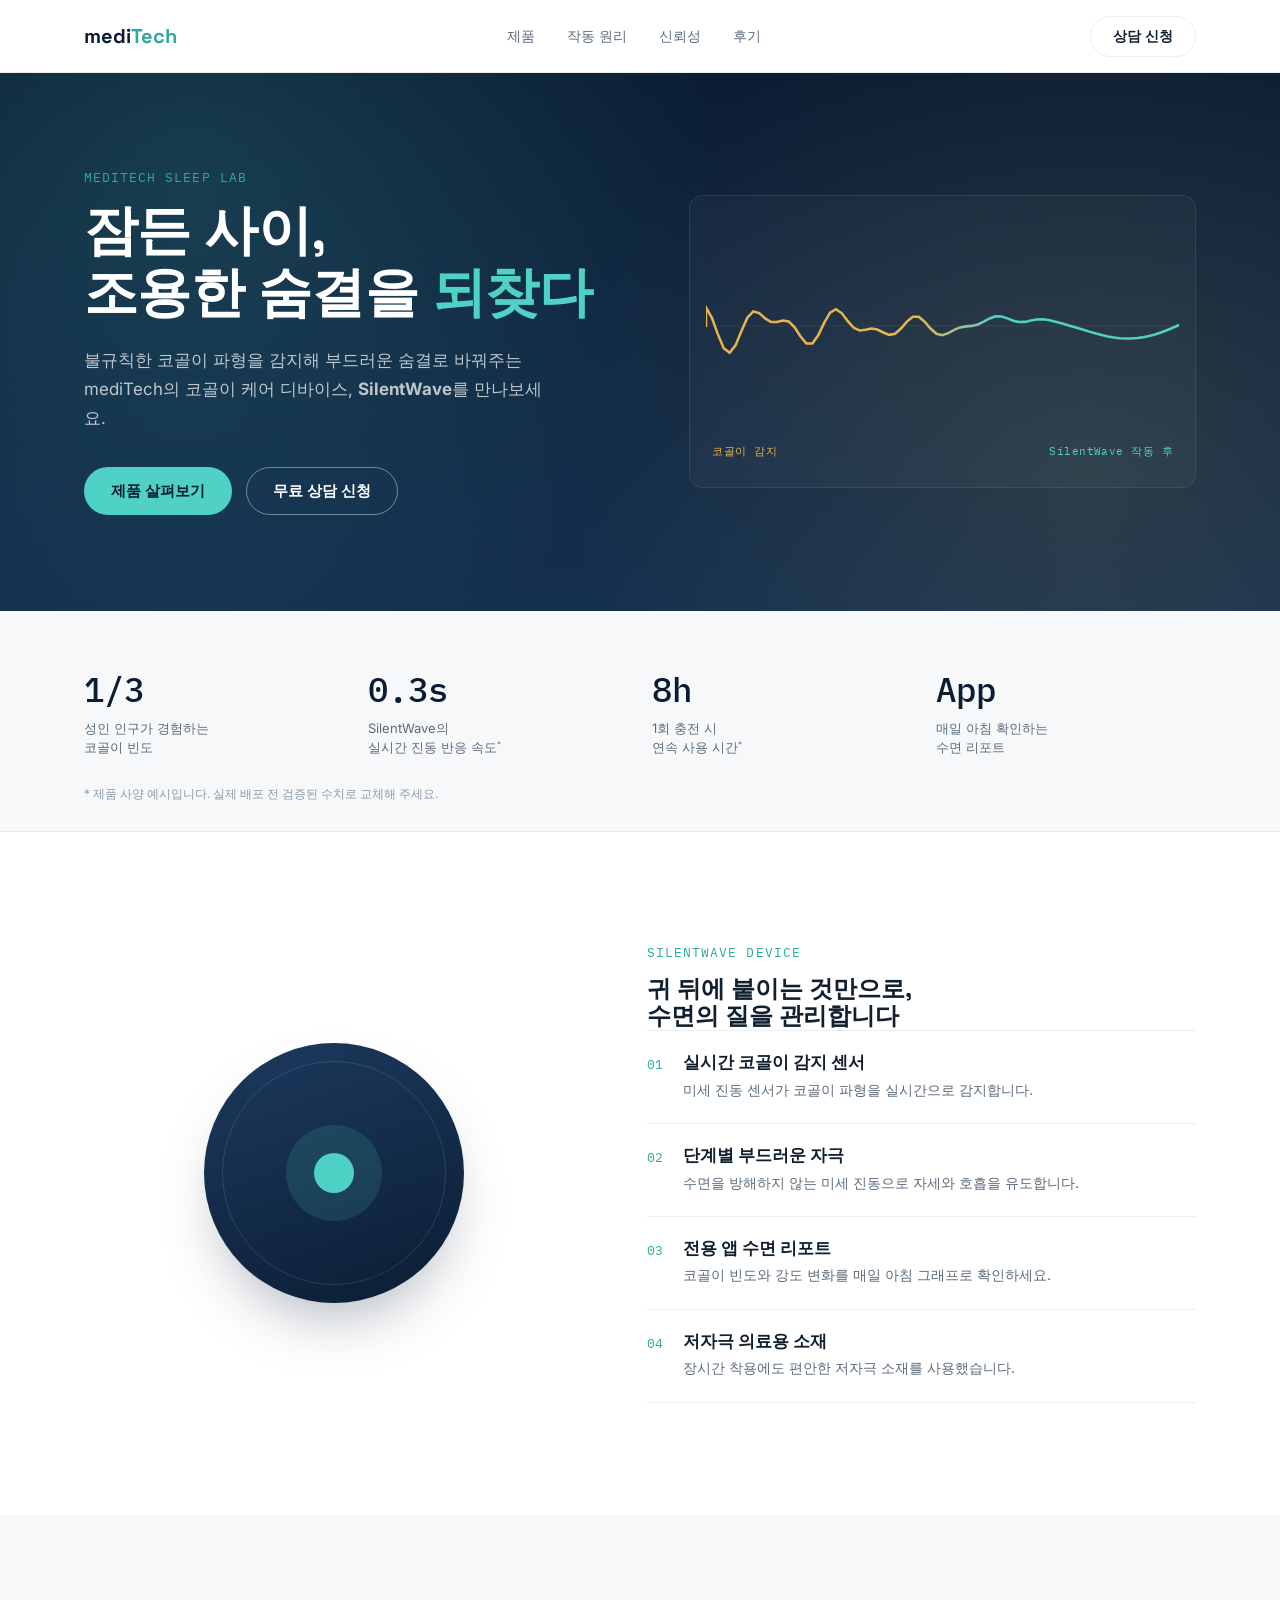
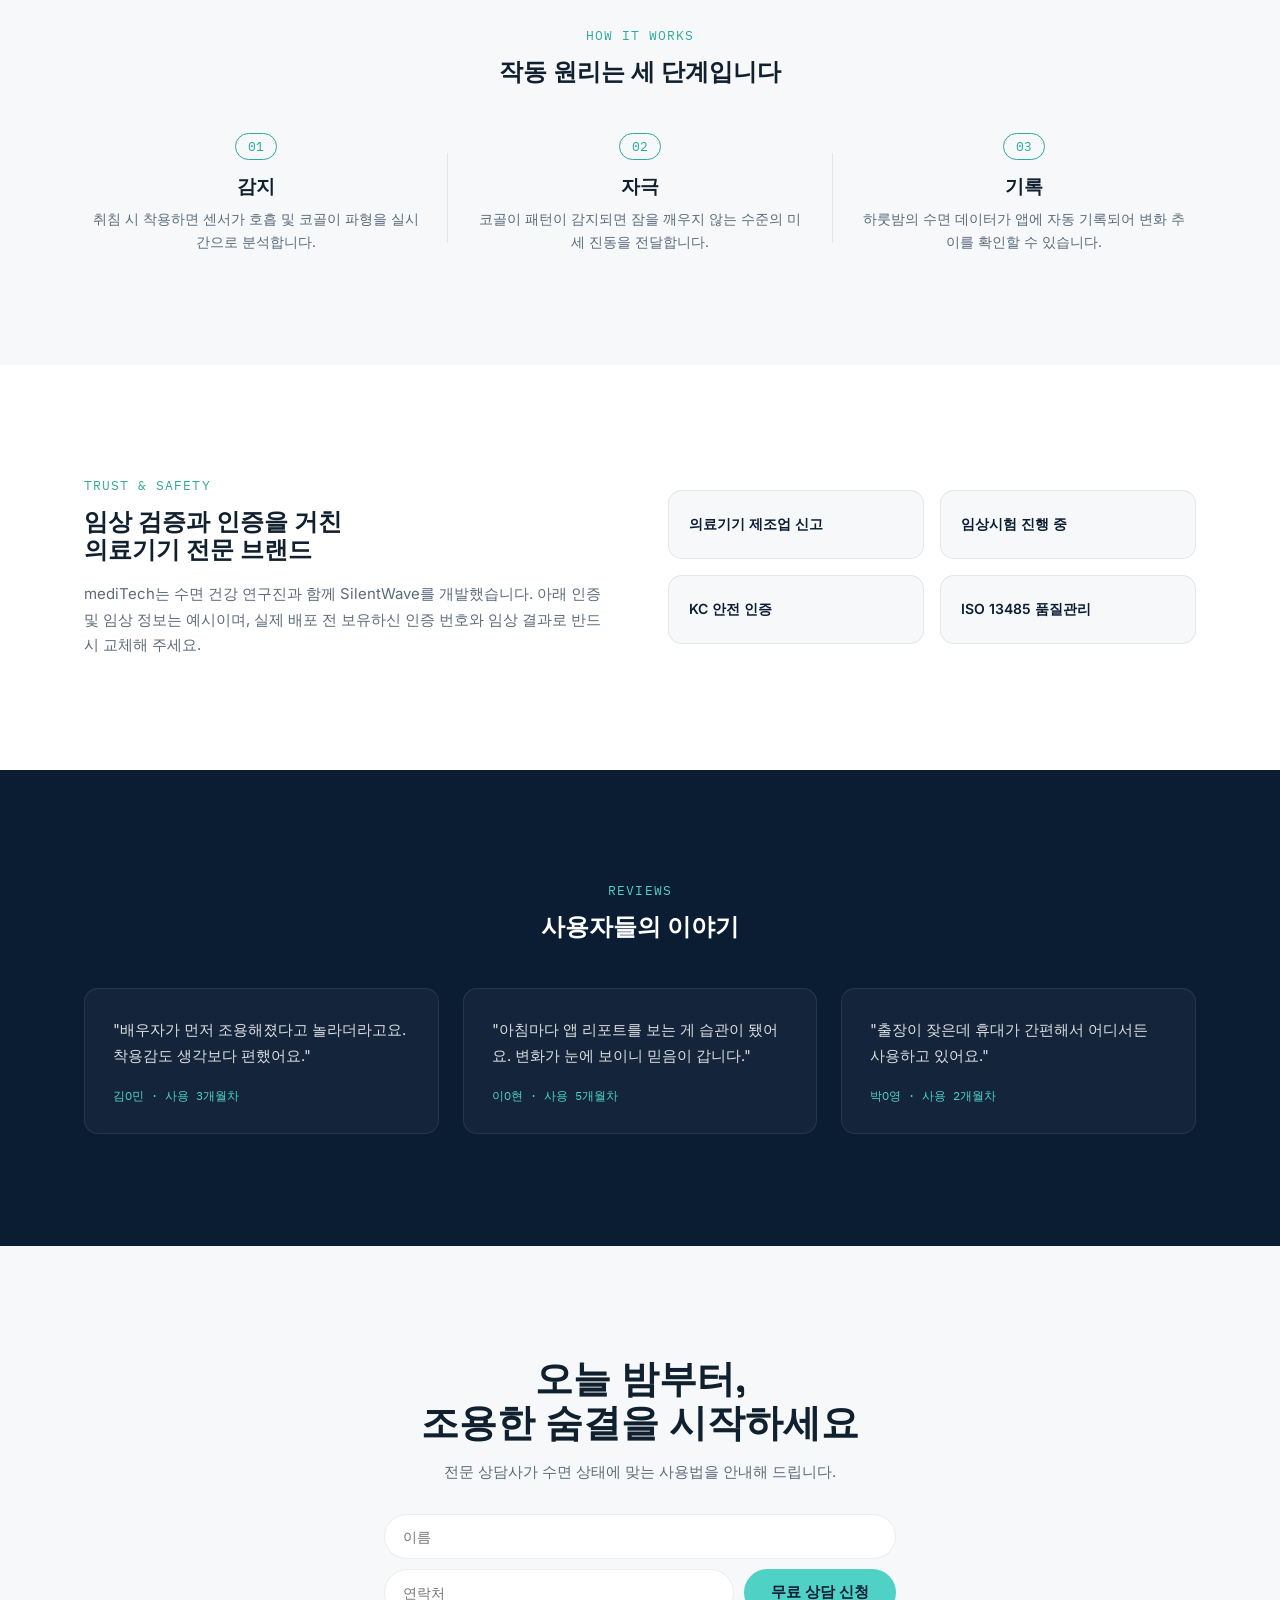
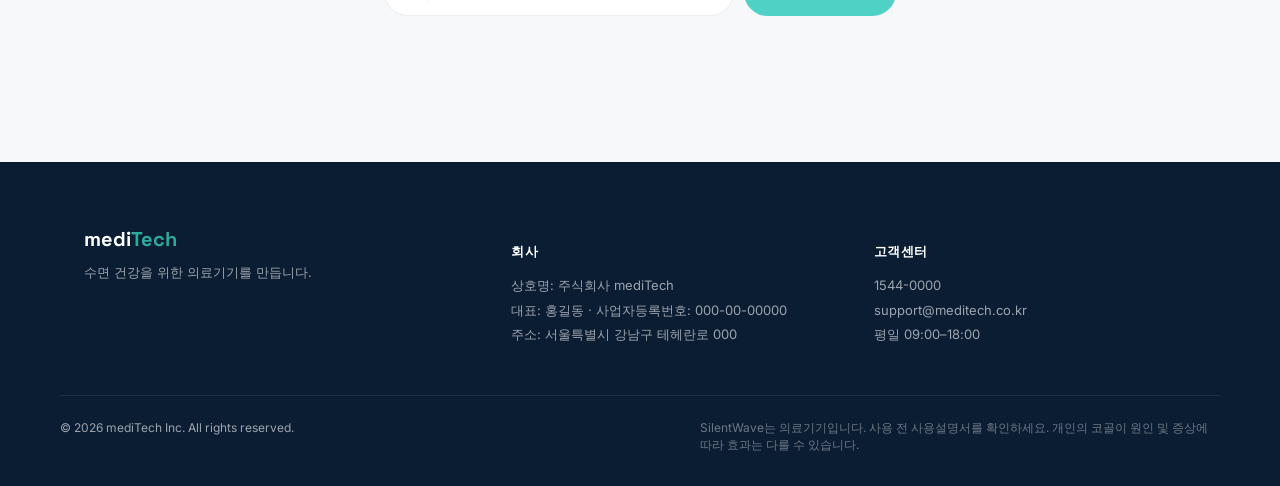
==== index.html @ 49f6d2c8 "mediTech SilentWave landing page" ====
<!DOCTYPE html>
<html lang="ko">
<head>
<meta charset="UTF-8">
<meta name="viewport" content="width=device-width, initial-scale=1.0">
<title>mediTech — SilentWave 코골이 케어 디바이스</title>
<meta name="description" content="mediTech의 임상 기반 코골이 케어 디바이스, SilentWave. 잠든 사이 조용한 숨결을 되찾으세요.">
<link rel="preconnect" href="https://fonts.googleapis.com">
<link rel="preconnect" href="https://fonts.gstatic.com" crossorigin>
<link href="https://fonts.googleapis.com/css2?family=Space+Grotesk:wght@400;500;600;700&family=Inter:wght@400;500;600;700&family=IBM+Plex+Mono:wght@400;500&display=swap" rel="stylesheet">
<link rel="stylesheet" href="style.css">
</head>
<body>

<!-- ============ HEADER ============ -->
<header class="site-header">
  <div class="wrap header-inner">
    <a href="#top" class="logo">medi<span>Tech</span></a>
    <nav class="nav-links">
      <a href="#product">제품</a>
      <a href="#how">작동 원리</a>
      <a href="#trust">신뢰성</a>
      <a href="#reviews">후기</a>
    </nav>
    <a href="#cta" class="btn btn-ghost">상담 신청</a>
  </div>
</header>

<!-- ============ HERO ============ -->
<section class="hero" id="top">
  <div class="hero-bg" aria-hidden="true"></div>
  <div class="wrap hero-inner">
    <div class="hero-copy">
      <p class="eyebrow">mediTech Sleep Lab</p>
      <h1>잠든 사이,<br>조용한 숨결을 <em>되찾다</em></h1>
      <p class="hero-sub">불규칙한 코골이 파형을 감지해 부드러운 숨결로 바꿔주는 mediTech의 코골이 케어 디바이스, <strong>SilentWave</strong>를 만나보세요.</p>
      <div class="hero-actions">
        <a href="#product" class="btn btn-primary">제품 살펴보기</a>
        <a href="#cta" class="btn btn-outline">무료 상담 신청</a>
      </div>
    </div>
    <div class="hero-visual">
      <svg id="wave-svg" viewBox="0 0 560 220" width="100%" height="220" aria-hidden="true">
        <line x1="0" y1="110" x2="560" y2="110" stroke="rgba(255,255,255,0.08)" stroke-width="1"/>
        <path id="wave-path" d="" fill="none" stroke="url(#waveGradient)" stroke-width="3" stroke-linecap="round"/>
        <defs>
          <linearGradient id="waveGradient" x1="0" y1="0" x2="1" y2="0">
            <stop offset="0%" stop-color="#E8B44C"/>
            <stop offset="45%" stop-color="#E8B44C"/>
            <stop offset="62%" stop-color="#4FD1C5"/>
            <stop offset="100%" stop-color="#4FD1C5"/>
          </linearGradient>
        </defs>
      </svg>
      <div class="wave-labels">
        <span class="label label-before">코골이 감지</span>
        <span class="label label-after">SilentWave 작동 후</span>
      </div>
    </div>
  </div>
</section>

<!-- ============ STATS ============ -->
<section class="stats">
  <div class="wrap stats-grid">
    <div class="stat">
      <span class="stat-num">1/3</span>
      <span class="stat-label">성인 인구가 경험하는<br>코골이 빈도</span>
    </div>
    <div class="stat">
      <span class="stat-num">0.3s</span>
      <span class="stat-label">SilentWave의<br>실시간 진동 반응 속도<sup>*</sup></span>
    </div>
    <div class="stat">
      <span class="stat-num">8h</span>
      <span class="stat-label">1회 충전 시<br>연속 사용 시간<sup>*</sup></span>
    </div>
    <div class="stat">
      <span class="stat-num">App</span>
      <span class="stat-label">매일 아침 확인하는<br>수면 리포트</span>
    </div>
  </div>
  <p class="stats-note wrap">* 제품 사양 예시입니다. 실제 배포 전 검증된 수치로 교체해 주세요.</p>
</section>

<!-- ============ PRODUCT ============ -->
<section class="product" id="product">
  <div class="wrap product-inner">
    <div class="product-visual">
      <div class="device-mock">
        <div class="device-band"></div>
        <div class="device-core">
          <div class="device-pulse"></div>
        </div>
      </div>
    </div>
    <div class="product-copy">
      <p class="eyebrow">SilentWave Device</p>
      <h2>귀 뒤에 붙이는 것만으로,<br>수면의 질을 관리합니다</h2>
      <ul class="feature-list">
        <li>
          <span class="feature-num">01</span>
          <div>
            <h3>실시간 코골이 감지 센서</h3>
            <p>미세 진동 센서가 코골이 파형을 실시간으로 감지합니다.</p>
          </div>
        </li>
        <li>
          <span class="feature-num">02</span>
          <div>
            <h3>단계별 부드러운 자극</h3>
            <p>수면을 방해하지 않는 미세 진동으로 자세와 호흡을 유도합니다.</p>
          </div>
        </li>
        <li>
          <span class="feature-num">03</span>
          <div>
            <h3>전용 앱 수면 리포트</h3>
            <p>코골이 빈도와 강도 변화를 매일 아침 그래프로 확인하세요.</p>
          </div>
        </li>
        <li>
          <span class="feature-num">04</span>
          <div>
            <h3>저자극 의료용 소재</h3>
            <p>장시간 착용에도 편안한 저자극 소재를 사용했습니다.</p>
          </div>
        </li>
      </ul>
    </div>
  </div>
</section>

<!-- ============ HOW IT WORKS ============ -->
<section class="how" id="how">
  <div class="wrap">
    <p class="eyebrow center">How it works</p>
    <h2 class="center">작동 원리는 세 단계입니다</h2>
    <div class="steps">
      <div class="step">
        <span class="step-index">01</span>
        <h3>감지</h3>
        <p>취침 시 착용하면 센서가 호흡 및 코골이 파형을 실시간으로 분석합니다.</p>
      </div>
      <div class="step-divider" aria-hidden="true"></div>
      <div class="step">
        <span class="step-index">02</span>
        <h3>자극</h3>
        <p>코골이 패턴이 감지되면 잠을 깨우지 않는 수준의 미세 진동을 전달합니다.</p>
      </div>
      <div class="step-divider" aria-hidden="true"></div>
      <div class="step">
        <span class="step-index">03</span>
        <h3>기록</h3>
        <p>하룻밤의 수면 데이터가 앱에 자동 기록되어 변화 추이를 확인할 수 있습니다.</p>
      </div>
    </div>
  </div>
</section>

<!-- ============ TRUST ============ -->
<section class="trust" id="trust">
  <div class="wrap trust-inner">
    <div class="trust-copy">
      <p class="eyebrow">Trust &amp; Safety</p>
      <h2>임상 검증과 인증을 거친<br>의료기기 전문 브랜드</h2>
      <p class="trust-desc">mediTech는 수면 건강 연구진과 함께 SilentWave를 개발했습니다. 아래 인증 및 임상 정보는 예시이며, 실제 배포 전 보유하신 인증 번호와 임상 결과로 반드시 교체해 주세요.</p>
    </div>
    <div class="badge-grid">
      <div class="badge">의료기기 제조업 신고</div>
      <div class="badge">임상시험 진행 중</div>
      <div class="badge">KC 안전 인증</div>
      <div class="badge">ISO 13485 품질관리</div>
    </div>
  </div>
</section>

<!-- ============ REVIEWS ============ -->
<section class="reviews" id="reviews">
  <div class="wrap">
    <p class="eyebrow center">Reviews</p>
    <h2 class="center">사용자들의 이야기</h2>
    <div class="review-grid">
      <div class="review-card">
        <p>"배우자가 먼저 조용해졌다고 놀라더라고요. 착용감도 생각보다 편했어요."</p>
        <span class="review-author">김O민 · 사용 3개월차</span>
      </div>
      <div class="review-card">
        <p>"아침마다 앱 리포트를 보는 게 습관이 됐어요. 변화가 눈에 보이니 믿음이 갑니다."</p>
        <span class="review-author">이O현 · 사용 5개월차</span>
      </div>
      <div class="review-card">
        <p>"출장이 잦은데 휴대가 간편해서 어디서든 사용하고 있어요."</p>
        <span class="review-author">박O영 · 사용 2개월차</span>
      </div>
    </div>
  </div>
</section>

<!-- ============ CTA ============ -->
<section class="cta-band" id="cta">
  <div class="wrap cta-inner">
    <h2>오늘 밤부터,<br>조용한 숨결을 시작하세요</h2>
    <p>전문 상담사가 수면 상태에 맞는 사용법을 안내해 드립니다.</p>
    <form class="cta-form" id="lead-form">
      <input type="text" name="name" placeholder="이름" required>
      <input type="tel" name="phone" placeholder="연락처" required>
      <button type="submit" class="btn btn-primary">무료 상담 신청</button>
    </form>
    <p class="cta-status" id="cta-status" role="status"></p>
  </div>
</section>

<!-- ============ FOOTER ============ -->
<footer class="site-footer">
  <div class="wrap footer-inner">
    <div>
      <div class="logo">medi<span>Tech</span></div>
      <p class="footer-desc">수면 건강을 위한 의료기기를 만듭니다.</p>
    </div>
    <div class="footer-col">
      <h4>회사</h4>
      <p>상호명: 주식회사 mediTech</p>
      <p>대표: 홍길동 · 사업자등록번호: 000-00-00000</p>
      <p>주소: 서울특별시 강남구 테헤란로 000</p>
    </div>
    <div class="footer-col">
      <h4>고객센터</h4>
      <p>1544-0000</p>
      <p>support@meditech.co.kr</p>
      <p>평일 09:00–18:00</p>
    </div>
  </div>
  <div class="wrap footer-bottom">
    <p>&copy; 2026 mediTech Inc. All rights reserved.</p>
    <p class="footer-legal">SilentWave는 의료기기입니다. 사용 전 사용설명서를 확인하세요. 개인의 코골이 원인 및 증상에 따라 효과는 다를 수 있습니다.</p>
  </div>
</footer>

<script src="script.js"></script>
</body>
</html>
---- style.css ----
/* ============ TOKENS ============ */
:root{
  --navy-deep: #0B1D33;
  --navy-mid: #14304F;
  --navy-soft: #1C3A5E;
  --mint: #4FD1C5;
  --mint-dark: #2FA99B;
  --gold: #E8B44C;
  --off-white: #F6F8FA;
  --paper: #FFFFFF;
  --ink: #10202F;
  --slate: #5B6B7C;
  --slate-light: #8A9AAB;
  --border: rgba(16,32,47,0.08);

  --font-display: 'Space Grotesk', sans-serif;
  --font-body: 'Inter', sans-serif;
  --font-mono: 'IBM Plex Mono', monospace;

  --radius: 14px;
  --wrap: 1160px;
}

*{ box-sizing: border-box; }
html{ scroll-behavior: smooth; }
body{
  margin:0;
  font-family: var(--font-body);
  color: var(--ink);
  background: var(--paper);
  -webkit-font-smoothing: antialiased;
}
h1,h2,h3{ font-family: var(--font-display); margin:0; line-height:1.15; }
p{ margin:0; }
a{ color:inherit; text-decoration:none; }
ul{ list-style:none; margin:0; padding:0; }
sup{ font-size:0.6em; }

.wrap{
  max-width: var(--wrap);
  margin: 0 auto;
  padding: 0 24px;
}

.eyebrow{
  font-family: var(--font-mono);
  font-size: 13px;
  letter-spacing: 0.08em;
  text-transform: uppercase;
  color: var(--mint-dark);
  margin: 0 0 14px;
}
.eyebrow.center{ text-align:center; }
h2.center{ text-align:center; margin-bottom:48px; }

@media (prefers-reduced-motion: reduce){
  *{ animation-duration: 0.01ms !important; animation-iteration-count: 1 !important; transition-duration: 0.01ms !important; }
  html{ scroll-behavior:auto; }
}

/* ============ BUTTONS ============ */
.btn{
  display:inline-flex;
  align-items:center;
  justify-content:center;
  padding: 13px 26px;
  border-radius: 999px;
  font-weight: 600;
  font-size: 15px;
  cursor:pointer;
  border: 1px solid transparent;
  transition: transform 0.15s ease, background 0.2s ease, border-color 0.2s ease;
}
.btn:hover{ transform: translateY(-2px); }
.btn:focus-visible{ outline: 2px solid var(--mint); outline-offset: 3px; }
.btn-primary{
  background: var(--mint);
  color: var(--navy-deep);
}
.btn-primary:hover{ background: var(--mint-dark); }
.btn-outline{
  border-color: rgba(255,255,255,0.4);
  color: #fff;
}
.btn-outline:hover{ border-color: #fff; }
.btn-ghost{
  border-color: var(--border);
  color: var(--ink);
  padding: 10px 22px;
  font-size: 14px;
}
.btn-ghost:hover{ border-color: var(--navy-deep); }

/* ============ HEADER ============ */
.site-header{
  position: sticky;
  top: 0;
  z-index: 50;
  background: rgba(255,255,255,0.85);
  backdrop-filter: blur(10px);
  border-bottom: 1px solid var(--border);
}
.header-inner{
  display:flex;
  align-items:center;
  justify-content:space-between;
  height: 72px;
}
.logo{
  font-family: var(--font-display);
  font-weight: 700;
  font-size: 20px;
  color: var(--navy-deep);
}
.logo span{ color: var(--mint-dark); }
.nav-links{ display:flex; gap: 32px; }
.nav-links a{
  font-size: 14px;
  font-weight: 500;
  color: var(--slate);
  transition: color 0.2s ease;
}
.nav-links a:hover{ color: var(--navy-deep); }

/* ============ HERO ============ */
.hero{
  position: relative;
  background: var(--navy-deep);
  color: #fff;
  overflow: hidden;
}
.hero-bg{
  position:absolute; inset:0;
  background:
    radial-gradient(circle at 15% 20%, rgba(79,209,197,0.16), transparent 45%),
    radial-gradient(circle at 85% 75%, rgba(232,180,76,0.12), transparent 45%),
    linear-gradient(180deg, var(--navy-deep) 0%, var(--navy-mid) 100%);
}
.hero-inner{
  position: relative;
  display: grid;
  grid-template-columns: 1.1fr 1fr;
  gap: 48px;
  align-items: center;
  padding-top: 96px;
  padding-bottom: 96px;
}
.hero-copy h1{
  font-size: clamp(34px, 4.4vw, 54px);
  font-weight: 600;
  letter-spacing: -0.01em;
}
.hero-copy h1 em{
  font-style: normal;
  color: var(--mint);
}
.hero-sub{
  display:block;
  margin-top: 22px;
  font-size: 17px;
  line-height: 1.7;
  color: rgba(255,255,255,0.72);
  max-width: 460px;
}
.hero-actions{
  display:flex;
  gap: 14px;
  margin-top: 34px;
  flex-wrap: wrap;
}
.hero-visual{
  position: relative;
  background: rgba(255,255,255,0.03);
  border: 1px solid rgba(255,255,255,0.08);
  border-radius: var(--radius);
  padding: 20px 16px 28px;
}
.wave-labels{
  display:flex;
  justify-content: space-between;
  margin-top: 4px;
  padding: 0 6px;
}
.label{
  font-family: var(--font-mono);
  font-size: 11px;
  letter-spacing: 0.04em;
  color: rgba(255,255,255,0.5);
}
.label-before{ color: var(--gold); }
.label-after{ color: var(--mint); }

/* ============ STATS ============ */
.stats{
  background: var(--off-white);
  padding: 56px 0 28px;
  border-bottom: 1px solid var(--border);
}
.stats-grid{
  display:grid;
  grid-template-columns: repeat(4, 1fr);
  gap: 24px;
}
.stat{
  display:flex;
  flex-direction: column;
  gap: 8px;
}
.stat-num{
  font-family: var(--font-mono);
  font-size: 34px;
  font-weight: 500;
  color: var(--navy-deep);
}
.stat-label{
  font-size: 13px;
  color: var(--slate);
  line-height: 1.5;
}
.stats-note{
  margin-top: 28px;
  font-size: 12px;
  color: var(--slate-light);
}

/* ============ PRODUCT ============ */
.product{ padding: 112px 0; }
.product-inner{
  display:grid;
  grid-template-columns: 1fr 1.1fr;
  gap: 64px;
  align-items: center;
}
.product-visual{
  display:flex;
  align-items:center;
  justify-content:center;
}
.device-mock{
  position: relative;
  width: 260px;
  height: 260px;
  border-radius: 50%;
  background: linear-gradient(160deg, var(--navy-soft), var(--navy-deep));
  display:flex;
  align-items:center;
  justify-content:center;
  box-shadow: 0 30px 60px -20px rgba(11,29,51,0.35);
}
.device-band{
  position:absolute;
  inset: 18px;
  border-radius: 50%;
  border: 1px solid rgba(255,255,255,0.12);
}
.device-core{
  width: 96px;
  height: 96px;
  border-radius: 50%;
  background: rgba(79,209,197,0.14);
  display:flex;
  align-items:center;
  justify-content:center;
}
.device-pulse{
  width: 40px;
  height: 40px;
  border-radius: 50%;
  background: var(--mint);
  animation: pulse 2.4s ease-in-out infinite;
}
@keyframes pulse{
  0%,100%{ transform: scale(0.85); opacity: 0.75; }
  50%{ transform: scale(1.15); opacity: 1; }
}
.feature-list li{
  display:flex;
  gap: 20px;
  padding: 22px 0;
  border-top: 1px solid var(--border);
}
.feature-list li:last-child{ border-bottom: 1px solid var(--border); }
.feature-num{
  font-family: var(--font-mono);
  font-size: 13px;
  color: var(--mint-dark);
  padding-top: 3px;
}
.feature-list h3{ font-size: 17px; font-weight: 600; margin-bottom: 6px; }
.feature-list p{ font-size: 14px; color: var(--slate); line-height: 1.6; }

/* ============ HOW ============ */
.how{ background: var(--off-white); padding: 112px 0; }
.steps{
  display:grid;
  grid-template-columns: 1fr auto 1fr auto 1fr;
  gap: 20px;
  align-items: flex-start;
}
.step{ text-align:center; padding: 0 8px; }
.step-index{
  display:inline-block;
  font-family: var(--font-mono);
  font-size: 13px;
  color: var(--mint-dark);
  border: 1px solid var(--mint-dark);
  border-radius: 999px;
  padding: 4px 12px;
  margin-bottom: 16px;
}
.step h3{ font-size: 19px; margin-bottom: 10px; }
.step p{ font-size: 14px; color: var(--slate); line-height: 1.6; }
.step-divider{
  width: 1px;
  height: 90px;
  background: var(--border);
  margin-top: 20px;
}

/* ============ TRUST ============ */
.trust{ padding: 112px 0; }
.trust-inner{
  display:grid;
  grid-template-columns: 1fr 1fr;
  gap: 56px;
  align-items: center;
}
.trust-desc{
  display:block;
  margin-top: 18px;
  font-size: 15px;
  line-height: 1.7;
  color: var(--slate);
}
.badge-grid{
  display:grid;
  grid-template-columns: 1fr 1fr;
  gap: 16px;
}
.badge{
  border: 1px solid var(--border);
  border-radius: var(--radius);
  padding: 24px 20px;
  font-size: 14px;
  font-weight: 600;
  color: var(--navy-deep);
  background: var(--off-white);
}

/* ============ REVIEWS ============ */
.reviews{ background: var(--navy-deep); color:#fff; padding: 112px 0; }
.reviews .eyebrow{ color: var(--mint); }
.reviews h2{ color:#fff; }
.review-grid{
  display:grid;
  grid-template-columns: repeat(3, 1fr);
  gap: 24px;
}
.review-card{
  background: rgba(255,255,255,0.04);
  border: 1px solid rgba(255,255,255,0.08);
  border-radius: var(--radius);
  padding: 28px;
}
.review-card p{
  font-size: 15px;
  line-height: 1.7;
  color: rgba(255,255,255,0.85);
}
.review-author{
  display:block;
  margin-top: 20px;
  font-family: var(--font-mono);
  font-size: 12px;
  color: var(--mint);
}

/* ============ CTA ============ */
.cta-band{ padding: 112px 0; background: var(--off-white); }
.cta-inner{ text-align:center; max-width: 560px; margin: 0 auto; }
.cta-inner h2{ font-size: clamp(28px, 3.4vw, 38px); }
.cta-inner > p{ margin-top: 16px; color: var(--slate); font-size: 15px; }
.cta-form{
  display:flex;
  gap: 10px;
  margin-top: 32px;
  flex-wrap: wrap;
  justify-content: center;
}
.cta-form input{
  flex: 1 1 180px;
  padding: 13px 18px;
  border-radius: 999px;
  border: 1px solid var(--border);
  font-family: var(--font-body);
  font-size: 14px;
  background: #fff;
}
.cta-form input:focus-visible{ outline: 2px solid var(--mint-dark); outline-offset: 2px; }
.cta-form .btn{ flex: 0 0 auto; }
.cta-status{ margin-top: 14px; font-size: 13px; color: var(--mint-dark); min-height: 18px; }

/* ============ FOOTER ============ */
.site-footer{ background: var(--navy-deep); color: rgba(255,255,255,0.6); padding-top: 64px; }
.footer-inner{
  display:grid;
  grid-template-columns: 1.2fr 1fr 1fr;
  gap: 40px;
  padding-bottom: 48px;
  border-bottom: 1px solid rgba(255,255,255,0.08);
}
.site-footer .logo{ color:#fff; }
.footer-desc{ margin-top: 12px; font-size: 13px; }
.footer-col h4{ font-family: var(--font-body); font-size: 13px; color:#fff; margin-bottom: 12px; letter-spacing: 0.04em; text-transform: uppercase; }
.footer-col p{ font-size: 13px; line-height: 1.9; }
.footer-bottom{
  display:flex;
  justify-content: space-between;
  gap: 20px;
  padding: 24px 0 32px;
  font-size: 12px;
  flex-wrap: wrap;
}
.footer-legal{ max-width: 520px; color: rgba(255,255,255,0.4); }

/* ============ RESPONSIVE ============ */
@media (max-width: 900px){
  .nav-links{ display:none; }
  .hero-inner{ grid-template-columns: 1fr; padding-top: 56px; padding-bottom: 56px; }
  .stats-grid{ grid-template-columns: 1fr 1fr; }
  .product-inner{ grid-template-columns: 1fr; }
  .product-visual{ order: -1; }
  .trust-inner{ grid-template-columns: 1fr; }
  .badge-grid{ grid-template-columns: 1fr 1fr; }
  .review-grid{ grid-template-columns: 1fr; }
  .steps{ grid-template-columns: 1fr; }
  .step-divider{ display:none; }
  .footer-inner{ grid-template-columns: 1fr; }
}
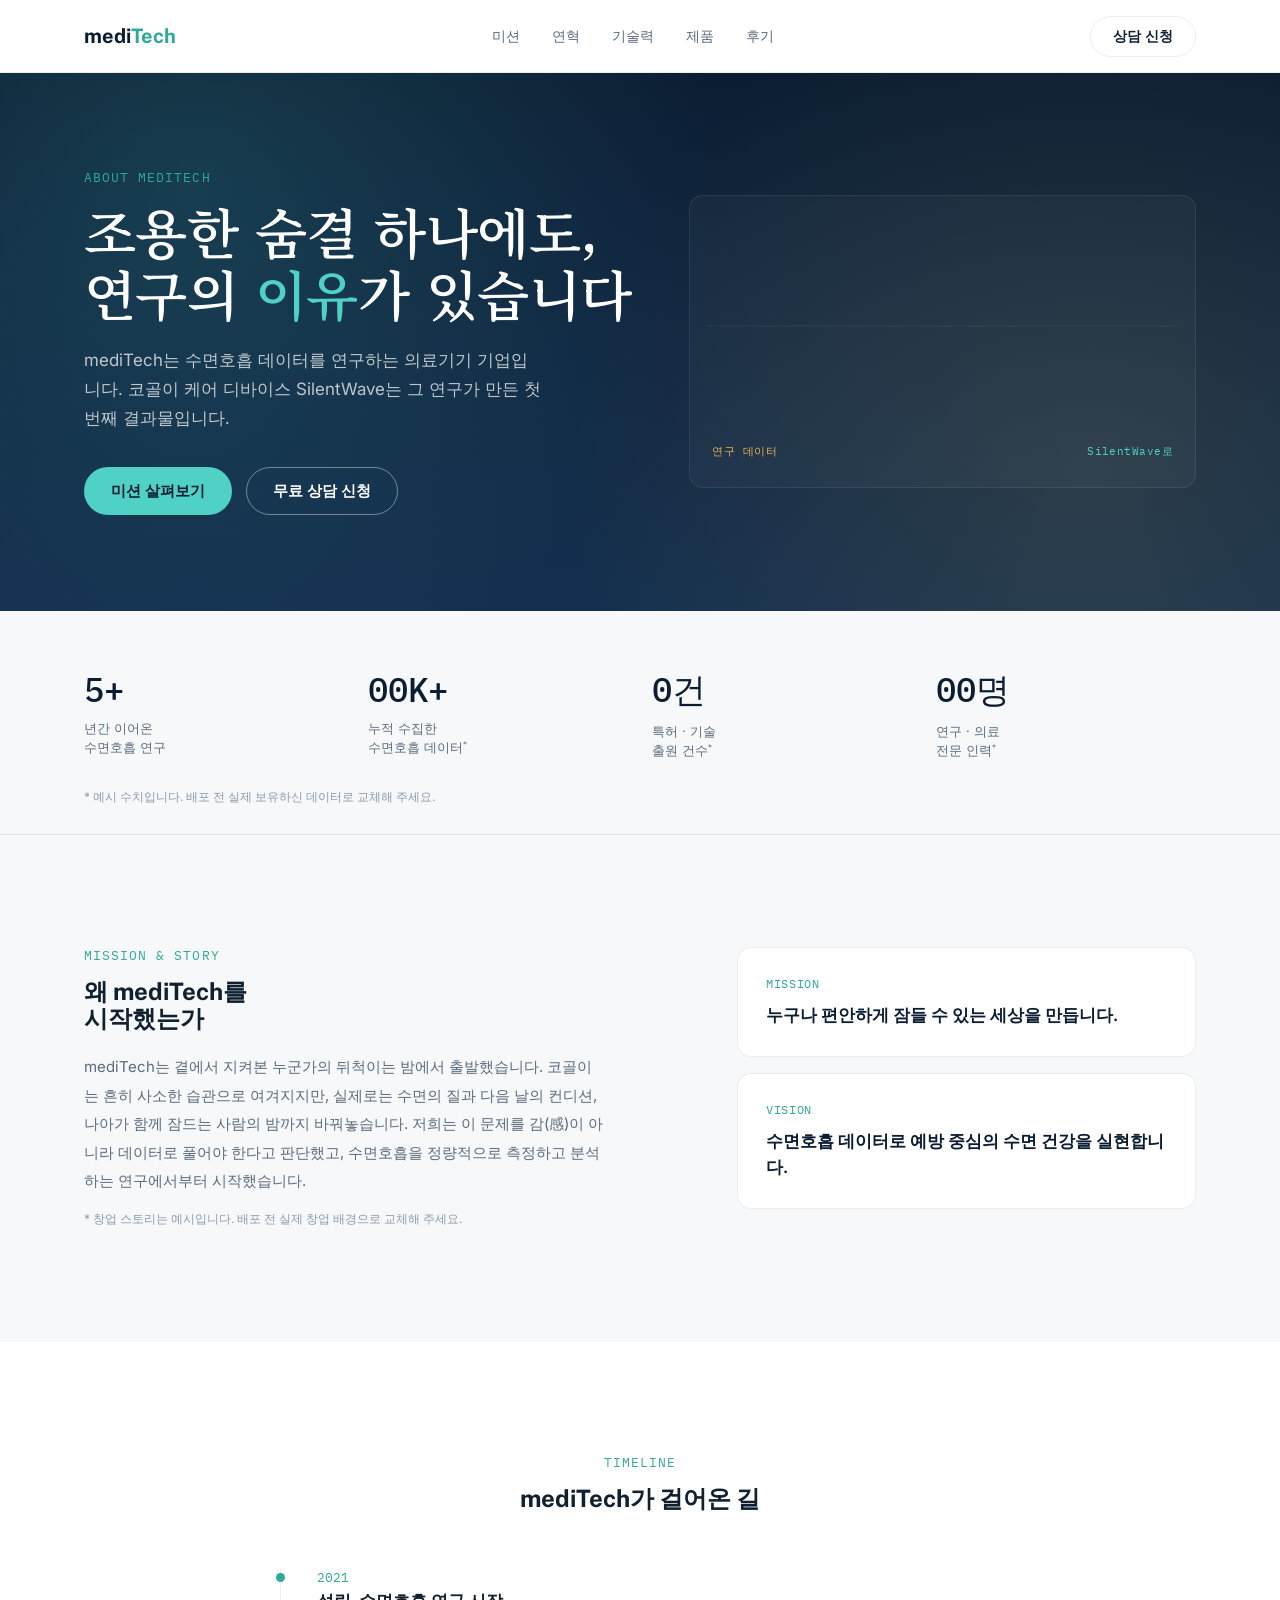
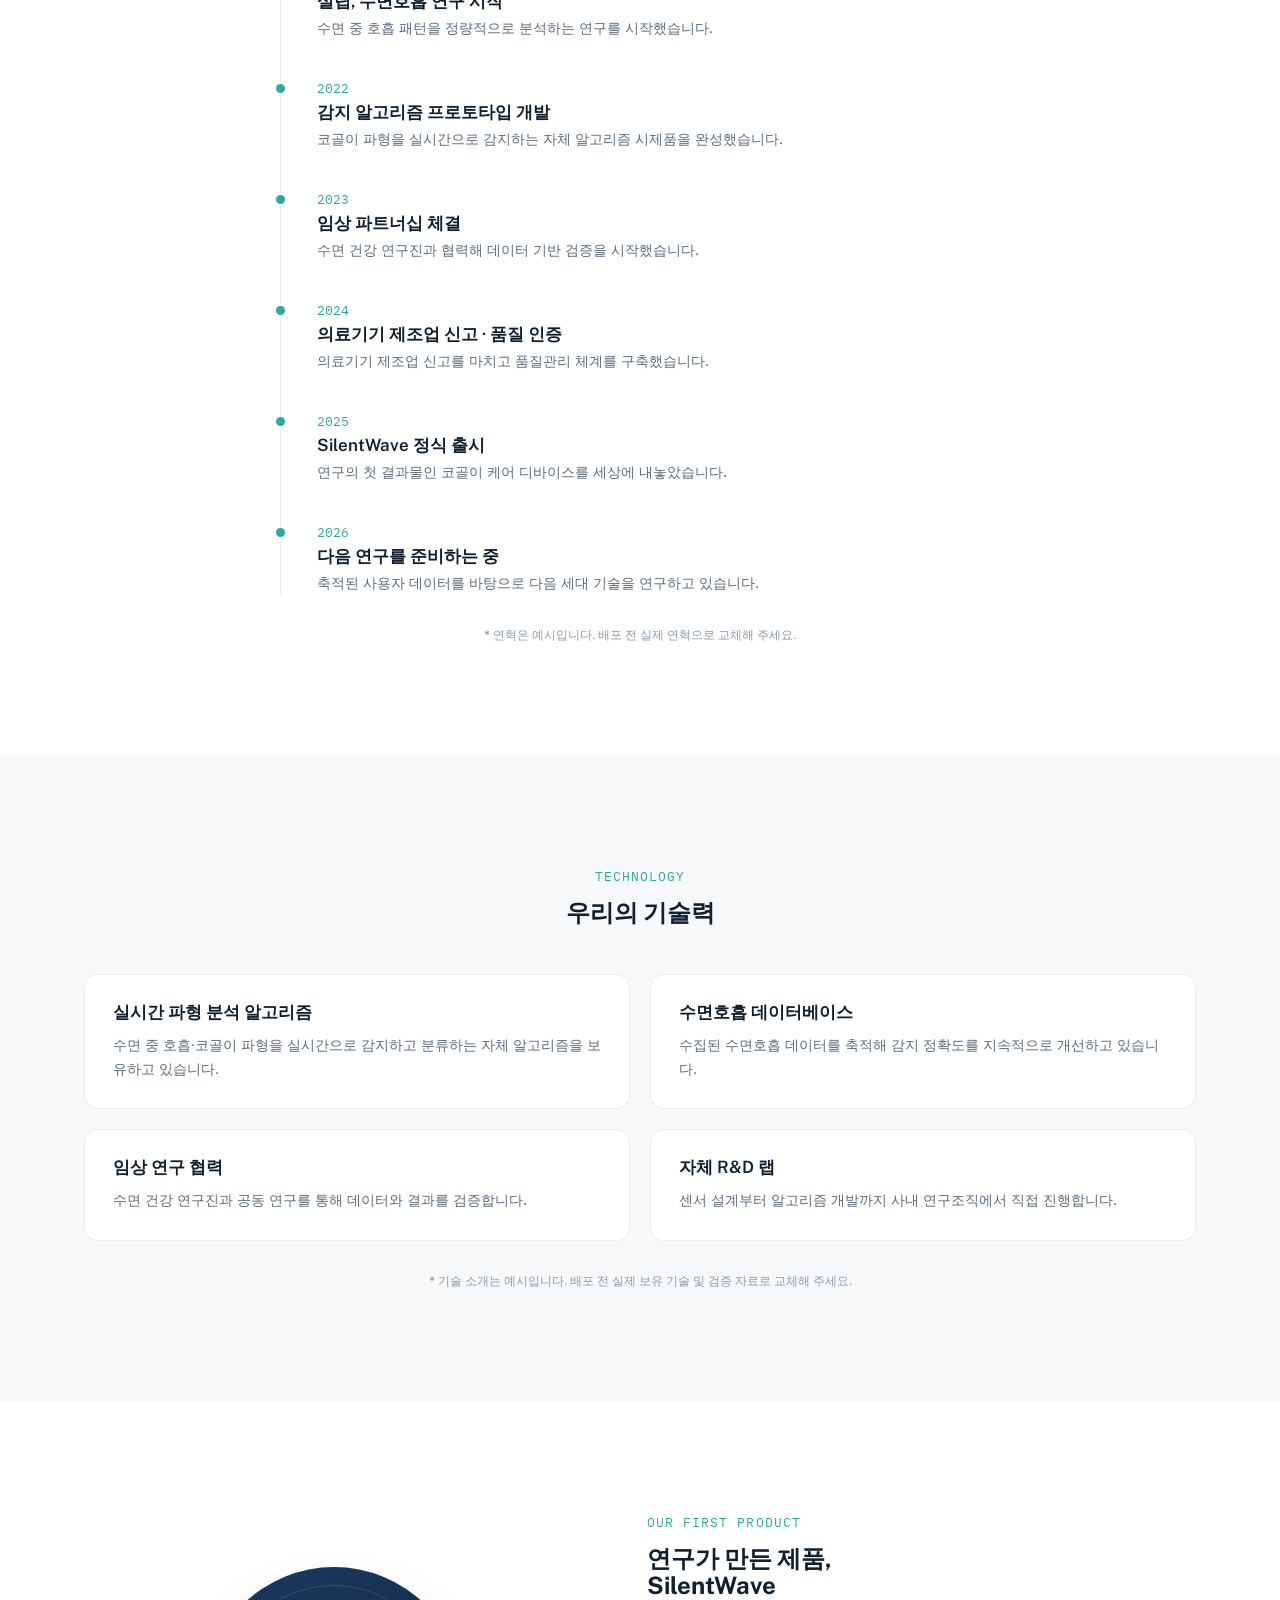
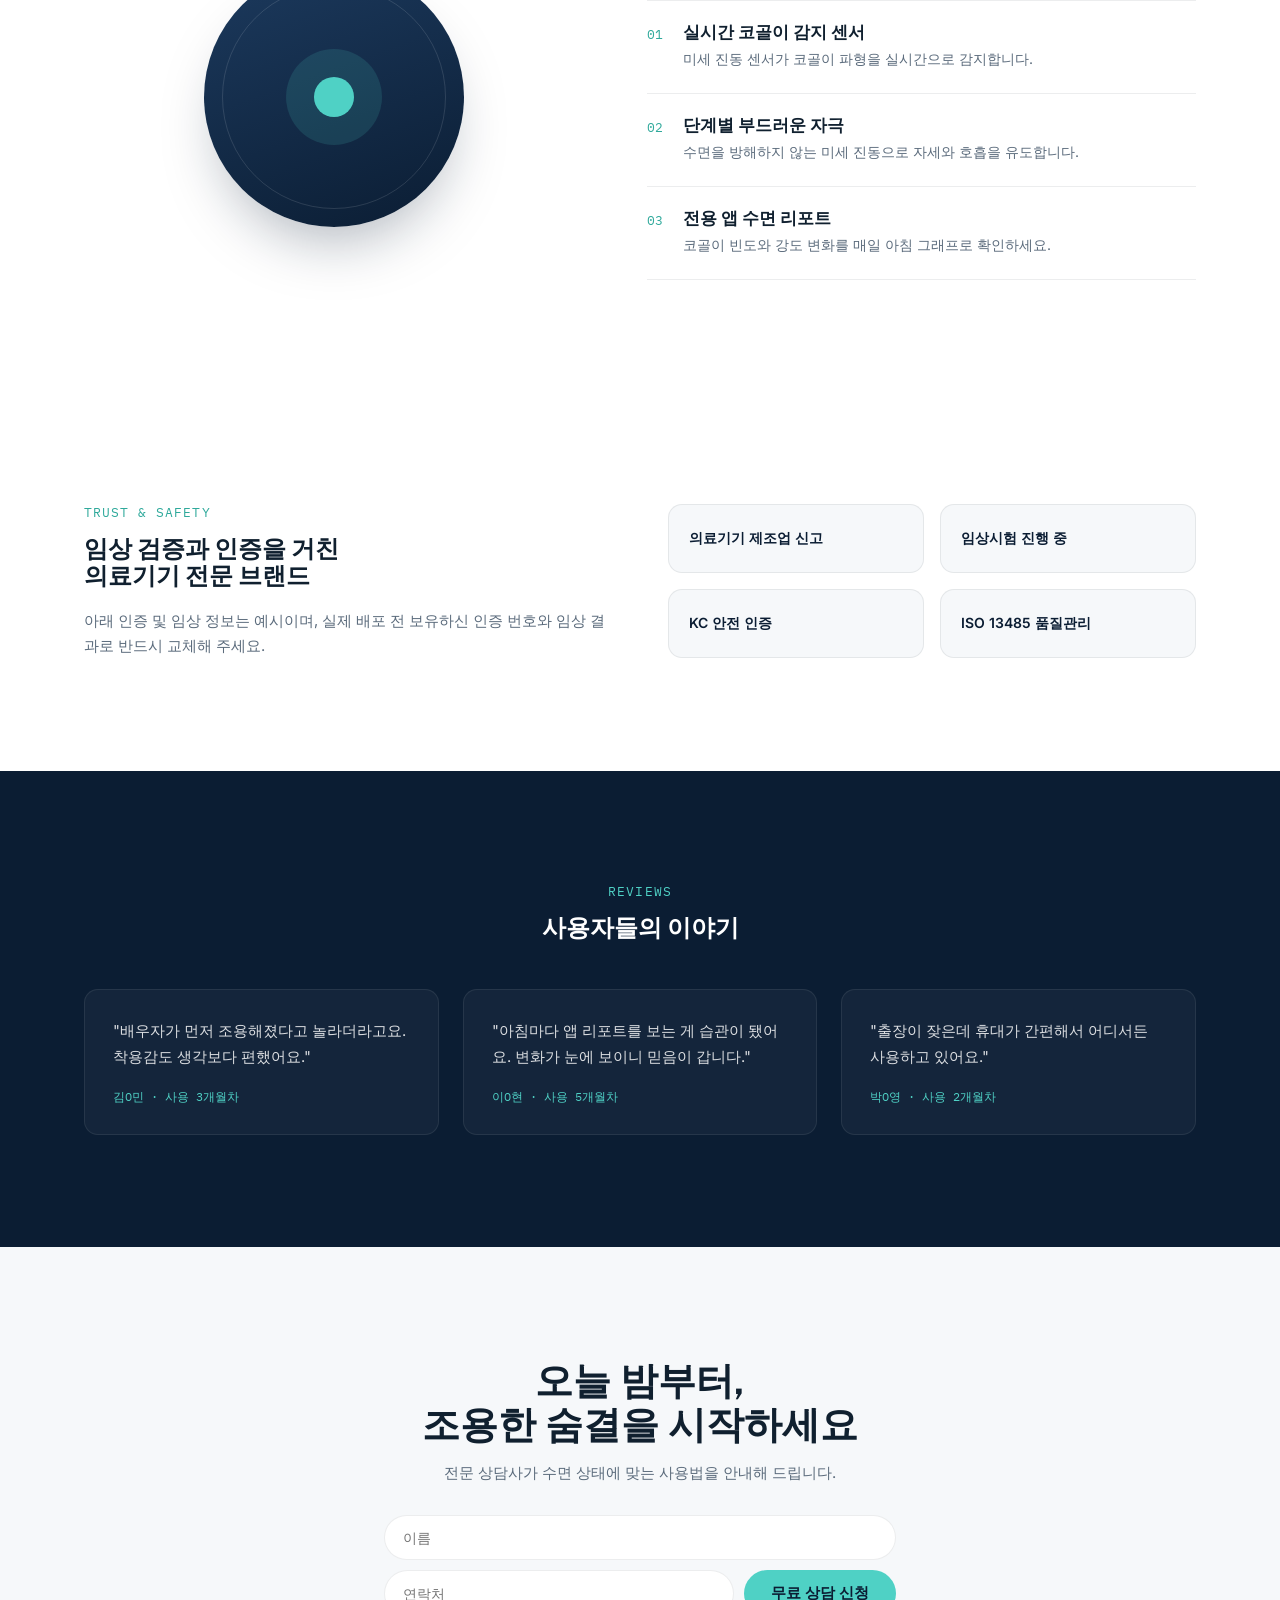
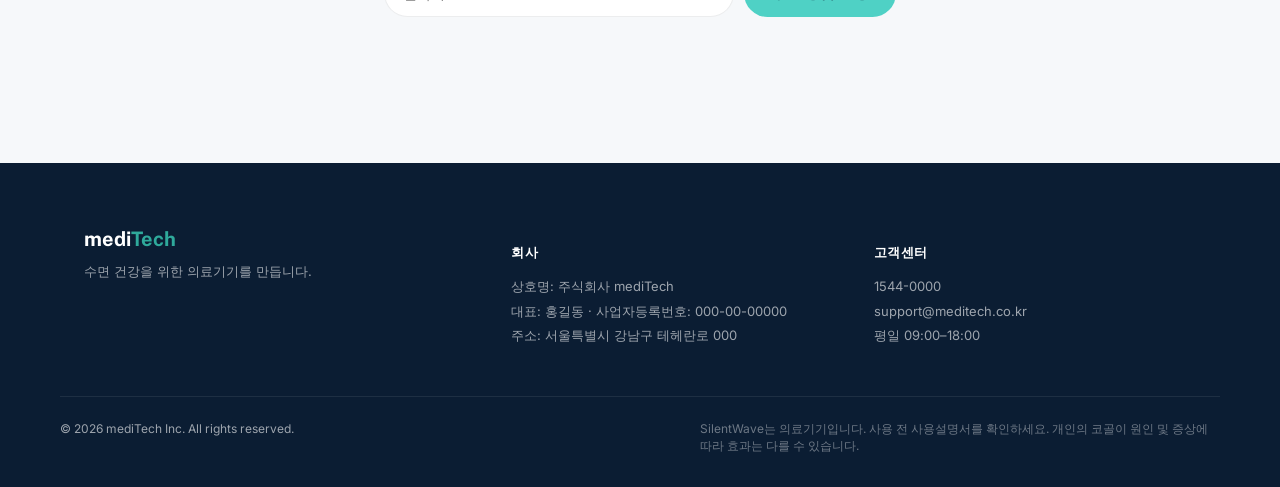
==== commit 52ff6718: "mediTech landing page" ====
--- a/index.html
+++ b/index.html
@@ -3,11 +3,11 @@
 <head>
 <meta charset="UTF-8">
 <meta name="viewport" content="width=device-width, initial-scale=1.0">
-<title>mediTech — SilentWave 코골이 케어 디바이스</title>
-<meta name="description" content="mediTech의 임상 기반 코골이 케어 디바이스, SilentWave. 잠든 사이 조용한 숨결을 되찾으세요.">
+<title>mediTech — 수면호흡을 연구하는 의료기기 기업</title>
+<meta name="description" content="mediTech는 수면호흡 데이터를 연구하는 의료기기 기업입니다. 코골이 케어 디바이스 SilentWave를 만듭니다.">
 <link rel="preconnect" href="https://fonts.googleapis.com">
 <link rel="preconnect" href="https://fonts.gstatic.com" crossorigin>
-<link href="https://fonts.googleapis.com/css2?family=Space+Grotesk:wght@400;500;600;700&family=Inter:wght@400;500;600;700&family=IBM+Plex+Mono:wght@400;500&display=swap" rel="stylesheet">
+<link href="https://fonts.googleapis.com/css2?family=Public+Sans:wght@400;500;600;700;800&family=Inter:wght@400;500;600;700&family=IBM+Plex+Mono:wght@400;500&family=Noto+Serif+KR:wght@500;600;700&display=swap" rel="stylesheet">
 <link rel="stylesheet" href="style.css">
 </head>
 <body>
@@ -17,9 +17,10 @@
   <div class="wrap header-inner">
     <a href="#top" class="logo">medi<span>Tech</span></a>
     <nav class="nav-links">
+      <a href="#mission">미션</a>
+      <a href="#timeline">연혁</a>
+      <a href="#tech">기술력</a>
       <a href="#product">제품</a>
-      <a href="#how">작동 원리</a>
-      <a href="#trust">신뢰성</a>
       <a href="#reviews">후기</a>
     </nav>
     <a href="#cta" class="btn btn-ghost">상담 신청</a>
@@ -31,11 +32,11 @@
   <div class="hero-bg" aria-hidden="true"></div>
   <div class="wrap hero-inner">
     <div class="hero-copy">
-      <p class="eyebrow">mediTech Sleep Lab</p>
-      <h1>잠든 사이,<br>조용한 숨결을 <em>되찾다</em></h1>
-      <p class="hero-sub">불규칙한 코골이 파형을 감지해 부드러운 숨결로 바꿔주는 mediTech의 코골이 케어 디바이스, <strong>SilentWave</strong>를 만나보세요.</p>
+      <p class="eyebrow">About mediTech</p>
+      <h1>조용한 숨결 하나에도,<br>연구의 <em>이유</em>가 있습니다</h1>
+      <p class="hero-sub">mediTech는 수면호흡 데이터를 연구하는 의료기기 기업입니다. 코골이 케어 디바이스 SilentWave는 그 연구가 만든 첫 번째 결과물입니다.</p>
       <div class="hero-actions">
-        <a href="#product" class="btn btn-primary">제품 살펴보기</a>
+        <a href="#mission" class="btn btn-primary">미션 살펴보기</a>
         <a href="#cta" class="btn btn-outline">무료 상담 신청</a>
       </div>
     </div>
@@ -53,34 +54,141 @@
         </defs>
       </svg>
       <div class="wave-labels">
-        <span class="label label-before">코골이 감지</span>
-        <span class="label label-after">SilentWave 작동 후</span>
-      </div>
-    </div>
-  </div>
-</section>
-
-<!-- ============ STATS ============ -->
+        <span class="label label-before">연구 데이터</span>
+        <span class="label label-after">SilentWave로</span>
+      </div>
+    </div>
+  </div>
+</section>
+
+<!-- ============ COMPANY STATS ============ -->
 <section class="stats">
   <div class="wrap stats-grid">
     <div class="stat">
-      <span class="stat-num">1/3</span>
-      <span class="stat-label">성인 인구가 경험하는<br>코골이 빈도</span>
+      <span class="stat-num">5+</span>
+      <span class="stat-label">년간 이어온<br>수면호흡 연구</span>
     </div>
     <div class="stat">
-      <span class="stat-num">0.3s</span>
-      <span class="stat-label">SilentWave의<br>실시간 진동 반응 속도<sup>*</sup></span>
+      <span class="stat-num">00K+</span>
+      <span class="stat-label">누적 수집한<br>수면호흡 데이터<sup>*</sup></span>
     </div>
     <div class="stat">
-      <span class="stat-num">8h</span>
-      <span class="stat-label">1회 충전 시<br>연속 사용 시간<sup>*</sup></span>
+      <span class="stat-num">0건</span>
+      <span class="stat-label">특허 · 기술<br>출원 건수<sup>*</sup></span>
     </div>
     <div class="stat">
-      <span class="stat-num">App</span>
-      <span class="stat-label">매일 아침 확인하는<br>수면 리포트</span>
-    </div>
-  </div>
-  <p class="stats-note wrap">* 제품 사양 예시입니다. 실제 배포 전 검증된 수치로 교체해 주세요.</p>
+      <span class="stat-num">00명</span>
+      <span class="stat-label">연구 · 의료<br>전문 인력<sup>*</sup></span>
+    </div>
+  </div>
+  <p class="stats-note wrap">* 예시 수치입니다. 배포 전 실제 보유하신 데이터로 교체해 주세요.</p>
+</section>
+
+<!-- ============ MISSION & STORY ============ -->
+<section class="mission" id="mission">
+  <div class="wrap mission-inner">
+    <div class="mission-copy">
+      <p class="eyebrow">Mission &amp; Story</p>
+      <h2>왜 mediTech를<br>시작했는가</h2>
+      <p class="mission-story">
+        mediTech는 곁에서 지켜본 누군가의 뒤척이는 밤에서 출발했습니다. 코골이는 흔히 사소한 습관으로 여겨지지만,
+        실제로는 수면의 질과 다음 날의 컨디션, 나아가 함께 잠드는 사람의 밤까지 바꿔놓습니다.
+        저희는 이 문제를 감(感)이 아니라 데이터로 풀어야 한다고 판단했고, 수면호흡을 정량적으로 측정하고
+        분석하는 연구에서부터 시작했습니다.
+      </p>
+      <p class="mission-story mission-note">* 창업 스토리는 예시입니다. 배포 전 실제 창업 배경으로 교체해 주세요.</p>
+    </div>
+    <div class="mission-cards">
+      <div class="mission-card">
+        <span class="mission-label">Mission</span>
+        <p>누구나 편안하게 잠들 수 있는 세상을 만듭니다.</p>
+      </div>
+      <div class="mission-card">
+        <span class="mission-label">Vision</span>
+        <p>수면호흡 데이터로 예방 중심의 수면 건강을 실현합니다.</p>
+      </div>
+    </div>
+  </div>
+</section>
+
+<!-- ============ TIMELINE ============ -->
+<section class="timeline-section" id="timeline">
+  <div class="wrap">
+    <p class="eyebrow center">Timeline</p>
+    <h2 class="center">mediTech가 걸어온 길</h2>
+    <ol class="timeline">
+      <li class="timeline-item">
+        <span class="timeline-year">2021</span>
+        <div class="timeline-body">
+          <h3>설립, 수면호흡 연구 시작</h3>
+          <p>수면 중 호흡 패턴을 정량적으로 분석하는 연구를 시작했습니다.</p>
+        </div>
+      </li>
+      <li class="timeline-item">
+        <span class="timeline-year">2022</span>
+        <div class="timeline-body">
+          <h3>감지 알고리즘 프로토타입 개발</h3>
+          <p>코골이 파형을 실시간으로 감지하는 자체 알고리즘 시제품을 완성했습니다.</p>
+        </div>
+      </li>
+      <li class="timeline-item">
+        <span class="timeline-year">2023</span>
+        <div class="timeline-body">
+          <h3>임상 파트너십 체결</h3>
+          <p>수면 건강 연구진과 협력해 데이터 기반 검증을 시작했습니다.</p>
+        </div>
+      </li>
+      <li class="timeline-item">
+        <span class="timeline-year">2024</span>
+        <div class="timeline-body">
+          <h3>의료기기 제조업 신고 · 품질 인증</h3>
+          <p>의료기기 제조업 신고를 마치고 품질관리 체계를 구축했습니다.</p>
+        </div>
+      </li>
+      <li class="timeline-item">
+        <span class="timeline-year">2025</span>
+        <div class="timeline-body">
+          <h3>SilentWave 정식 출시</h3>
+          <p>연구의 첫 결과물인 코골이 케어 디바이스를 세상에 내놓았습니다.</p>
+        </div>
+      </li>
+      <li class="timeline-item">
+        <span class="timeline-year">2026</span>
+        <div class="timeline-body">
+          <h3>다음 연구를 준비하는 중</h3>
+          <p>축적된 사용자 데이터를 바탕으로 다음 세대 기술을 연구하고 있습니다.</p>
+        </div>
+      </li>
+    </ol>
+    <p class="stats-note timeline-note">* 연혁은 예시입니다. 배포 전 실제 연혁으로 교체해 주세요.</p>
+  </div>
+</section>
+
+<!-- ============ TECHNOLOGY / R&D ============ -->
+<section class="tech" id="tech">
+  <div class="wrap">
+    <p class="eyebrow center">Technology</p>
+    <h2 class="center">우리의 기술력</h2>
+    <div class="tech-grid">
+      <div class="tech-card">
+        <h3>실시간 파형 분석 알고리즘</h3>
+        <p>수면 중 호흡·코골이 파형을 실시간으로 감지하고 분류하는 자체 알고리즘을 보유하고 있습니다.</p>
+      </div>
+      <div class="tech-card">
+        <h3>수면호흡 데이터베이스</h3>
+        <p>수집된 수면호흡 데이터를 축적해 감지 정확도를 지속적으로 개선하고 있습니다.</p>
+      </div>
+      <div class="tech-card">
+        <h3>임상 연구 협력</h3>
+        <p>수면 건강 연구진과 공동 연구를 통해 데이터와 결과를 검증합니다.</p>
+      </div>
+      <div class="tech-card">
+        <h3>자체 R&amp;D 랩</h3>
+        <p>센서 설계부터 알고리즘 개발까지 사내 연구조직에서 직접 진행합니다.</p>
+      </div>
+    </div>
+    <p class="stats-note tech-note">* 기술 소개는 예시입니다. 배포 전 실제 보유 기술 및 검증 자료로 교체해 주세요.</p>
+  </div>
 </section>
 
 <!-- ============ PRODUCT ============ -->
@@ -95,8 +203,8 @@
       </div>
     </div>
     <div class="product-copy">
-      <p class="eyebrow">SilentWave Device</p>
-      <h2>귀 뒤에 붙이는 것만으로,<br>수면의 질을 관리합니다</h2>
+      <p class="eyebrow">Our First Product</p>
+      <h2>연구가 만든 제품,<br>SilentWave</h2>
       <ul class="feature-list">
         <li>
           <span class="feature-num">01</span>
@@ -119,41 +227,7 @@
             <p>코골이 빈도와 강도 변화를 매일 아침 그래프로 확인하세요.</p>
           </div>
         </li>
-        <li>
-          <span class="feature-num">04</span>
-          <div>
-            <h3>저자극 의료용 소재</h3>
-            <p>장시간 착용에도 편안한 저자극 소재를 사용했습니다.</p>
-          </div>
-        </li>
       </ul>
-    </div>
-  </div>
-</section>
-
-<!-- ============ HOW IT WORKS ============ -->
-<section class="how" id="how">
-  <div class="wrap">
-    <p class="eyebrow center">How it works</p>
-    <h2 class="center">작동 원리는 세 단계입니다</h2>
-    <div class="steps">
-      <div class="step">
-        <span class="step-index">01</span>
-        <h3>감지</h3>
-        <p>취침 시 착용하면 센서가 호흡 및 코골이 파형을 실시간으로 분석합니다.</p>
-      </div>
-      <div class="step-divider" aria-hidden="true"></div>
-      <div class="step">
-        <span class="step-index">02</span>
-        <h3>자극</h3>
-        <p>코골이 패턴이 감지되면 잠을 깨우지 않는 수준의 미세 진동을 전달합니다.</p>
-      </div>
-      <div class="step-divider" aria-hidden="true"></div>
-      <div class="step">
-        <span class="step-index">03</span>
-        <h3>기록</h3>
-        <p>하룻밤의 수면 데이터가 앱에 자동 기록되어 변화 추이를 확인할 수 있습니다.</p>
-      </div>
     </div>
   </div>
 </section>
@@ -164,7 +238,7 @@
     <div class="trust-copy">
       <p class="eyebrow">Trust &amp; Safety</p>
       <h2>임상 검증과 인증을 거친<br>의료기기 전문 브랜드</h2>
-      <p class="trust-desc">mediTech는 수면 건강 연구진과 함께 SilentWave를 개발했습니다. 아래 인증 및 임상 정보는 예시이며, 실제 배포 전 보유하신 인증 번호와 임상 결과로 반드시 교체해 주세요.</p>
+      <p class="trust-desc">아래 인증 및 임상 정보는 예시이며, 실제 배포 전 보유하신 인증 번호와 임상 결과로 반드시 교체해 주세요.</p>
     </div>
     <div class="badge-grid">
       <div class="badge">의료기기 제조업 신고</div>
@@ -203,6 +277,8 @@
     <h2>오늘 밤부터,<br>조용한 숨결을 시작하세요</h2>
     <p>전문 상담사가 수면 상태에 맞는 사용법을 안내해 드립니다.</p>
     <form class="cta-form" id="lead-form">
+      <input type="hidden" name="access_key" value="YOUR_ACCESS_KEY_HERE">
+      <input type="hidden" name="subject" value="mediTech SilentWave 상담 신청">
       <input type="text" name="name" placeholder="이름" required>
       <input type="tel" name="phone" placeholder="연락처" required>
       <button type="submit" class="btn btn-primary">무료 상담 신청</button>
--- a/style.css
+++ b/style.css
@@ -13,7 +13,8 @@
   --slate-light: #8A9AAB;
   --border: rgba(16,32,47,0.08);
 
-  --font-display: 'Space Grotesk', sans-serif;
+  --font-display: 'Public Sans', sans-serif;
+  --font-serif: 'Noto Serif KR', serif;
   --font-body: 'Inter', sans-serif;
   --font-mono: 'IBM Plex Mono', monospace;
 
@@ -146,6 +147,7 @@
   padding-bottom: 96px;
 }
 .hero-copy h1{
+  font-family: var(--font-serif);
   font-size: clamp(34px, 4.4vw, 54px);
   font-weight: 600;
   letter-spacing: -0.01em;
@@ -289,7 +291,109 @@
 .feature-list h3{ font-size: 17px; font-weight: 600; margin-bottom: 6px; }
 .feature-list p{ font-size: 14px; color: var(--slate); line-height: 1.6; }
 
-/* ============ HOW ============ */
+/* ============ MISSION ============ */
+.mission{ padding: 112px 0; background: var(--off-white); }
+.mission-inner{
+  display:grid;
+  grid-template-columns: 1.3fr 1fr;
+  gap: 56px;
+  align-items: start;
+}
+.mission-story{
+  display:block;
+  margin-top: 20px;
+  font-size: 15px;
+  line-height: 1.9;
+  color: var(--slate);
+  max-width: 520px;
+}
+.mission-note{
+  margin-top: 12px;
+  font-size: 12px;
+  color: var(--slate-light);
+}
+.mission-cards{
+  display:flex;
+  flex-direction: column;
+  gap: 16px;
+}
+.mission-card{
+  background: var(--paper);
+  border: 1px solid var(--border);
+  border-radius: var(--radius);
+  padding: 28px;
+}
+.mission-label{
+  display:block;
+  font-family: var(--font-mono);
+  font-size: 12px;
+  letter-spacing: 0.06em;
+  text-transform: uppercase;
+  color: var(--mint-dark);
+  margin-bottom: 12px;
+}
+.mission-card p{
+  font-size: 17px;
+  font-weight: 600;
+  color: var(--navy-deep);
+  line-height: 1.5;
+}
+
+/* ============ TIMELINE ============ */
+.timeline-section{ padding: 112px 0; }
+.timeline{
+  list-style: none;
+  margin: 56px 0 0;
+  padding: 0;
+  max-width: 720px;
+  margin-left: auto;
+  margin-right: auto;
+  border-left: 1px solid var(--border);
+}
+.timeline-item{
+  position: relative;
+  padding: 0 0 40px 36px;
+}
+.timeline-item:last-child{ padding-bottom: 0; }
+.timeline-item::before{
+  content: '';
+  position: absolute;
+  left: -5px;
+  top: 4px;
+  width: 9px;
+  height: 9px;
+  border-radius: 50%;
+  background: var(--mint-dark);
+}
+.timeline-year{
+  display:block;
+  font-family: var(--font-mono);
+  font-size: 13px;
+  color: var(--mint-dark);
+  margin-bottom: 6px;
+}
+.timeline-body h3{ font-size: 17px; font-weight: 600; margin-bottom: 6px; }
+.timeline-body p{ font-size: 14px; color: var(--slate); line-height: 1.6; }
+.timeline-note{ text-align: center; margin-top: 32px; }
+
+/* ============ TECH / R&D ============ */
+.tech{ padding: 112px 0; background: var(--off-white); }
+.tech-grid{
+  display:grid;
+  grid-template-columns: repeat(2, 1fr);
+  gap: 20px;
+}
+.tech-card{
+  background: var(--paper);
+  border: 1px solid var(--border);
+  border-radius: var(--radius);
+  padding: 28px;
+}
+.tech-card h3{ font-size: 17px; font-weight: 600; margin-bottom: 10px; }
+.tech-card p{ font-size: 14px; color: var(--slate); line-height: 1.7; }
+.tech-note{ text-align: center; margin-top: 32px; }
+
+
 .how{ background: var(--off-white); padding: 112px 0; }
 .steps{
   display:grid;
@@ -430,6 +534,8 @@
   .stats-grid{ grid-template-columns: 1fr 1fr; }
   .product-inner{ grid-template-columns: 1fr; }
   .product-visual{ order: -1; }
+  .mission-inner{ grid-template-columns: 1fr; }
+  .tech-grid{ grid-template-columns: 1fr; }
   .trust-inner{ grid-template-columns: 1fr; }
   .badge-grid{ grid-template-columns: 1fr 1fr; }
   .review-grid{ grid-template-columns: 1fr; }
